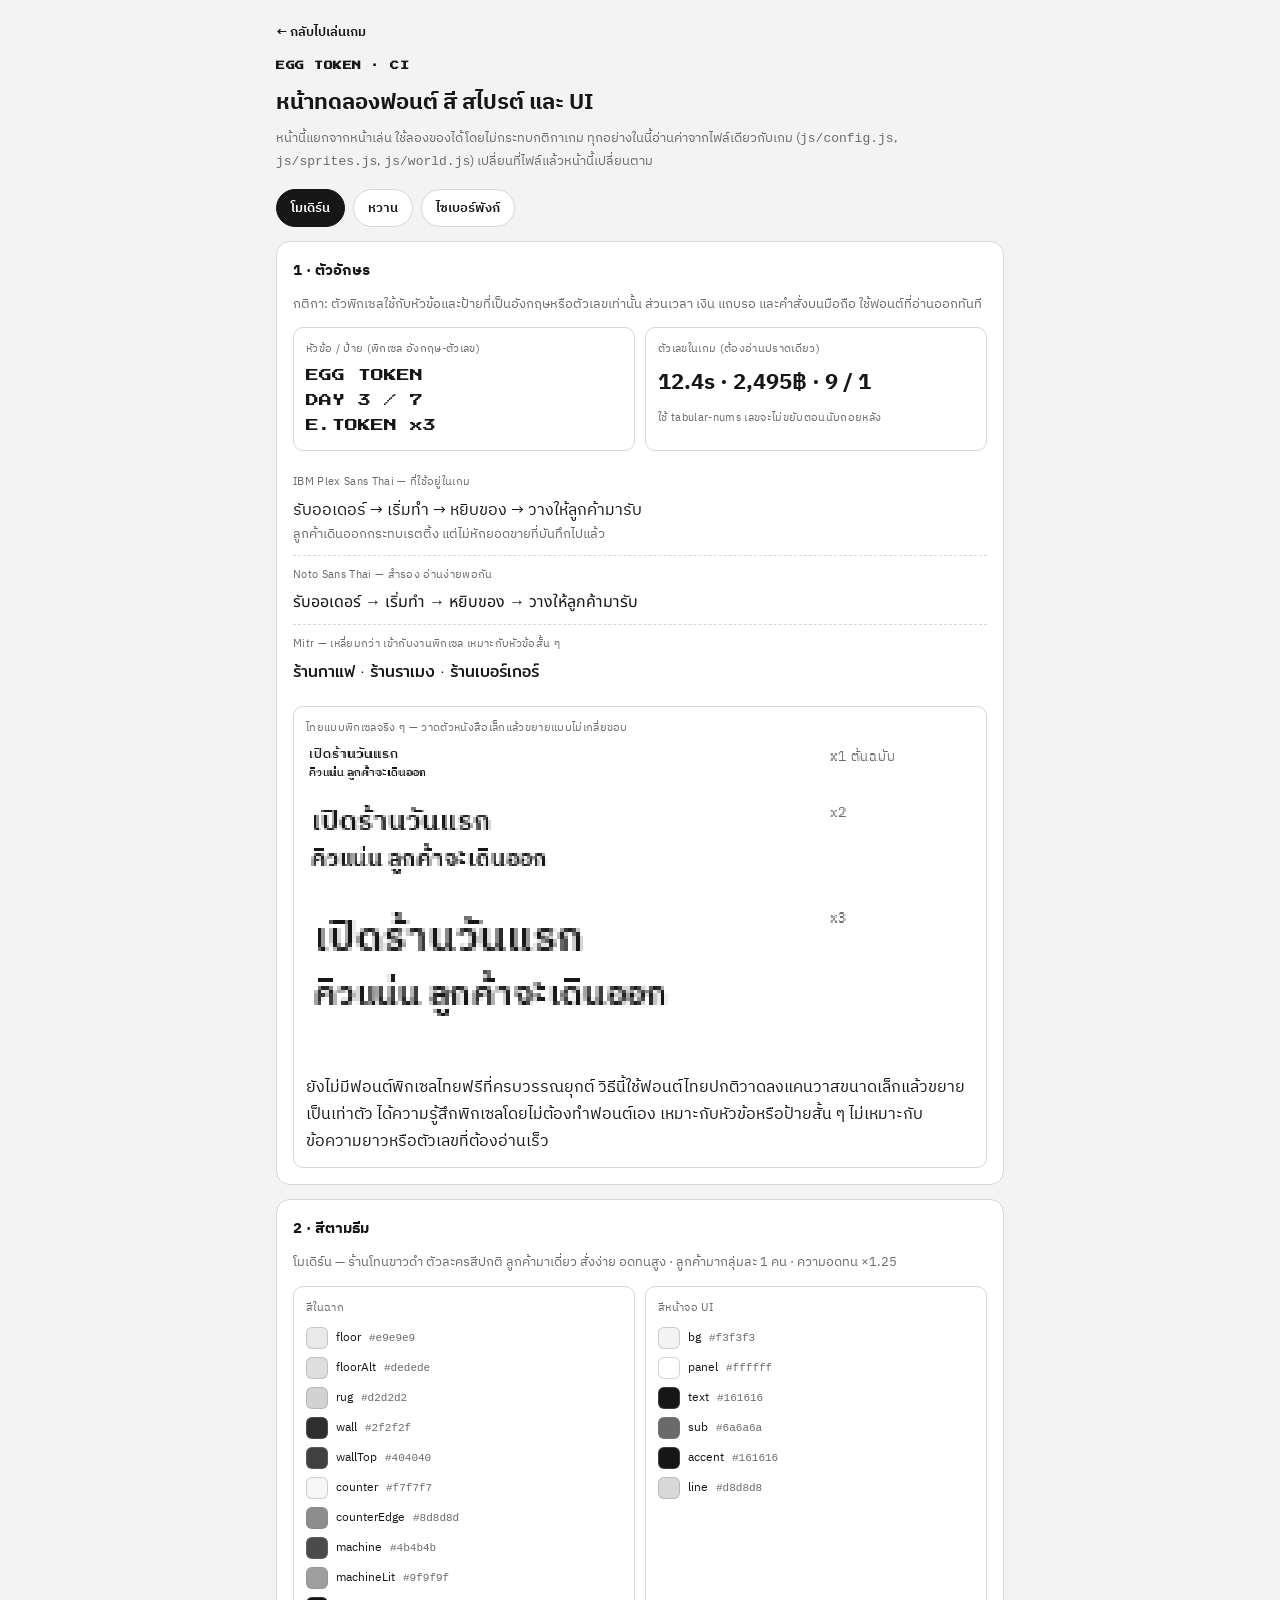
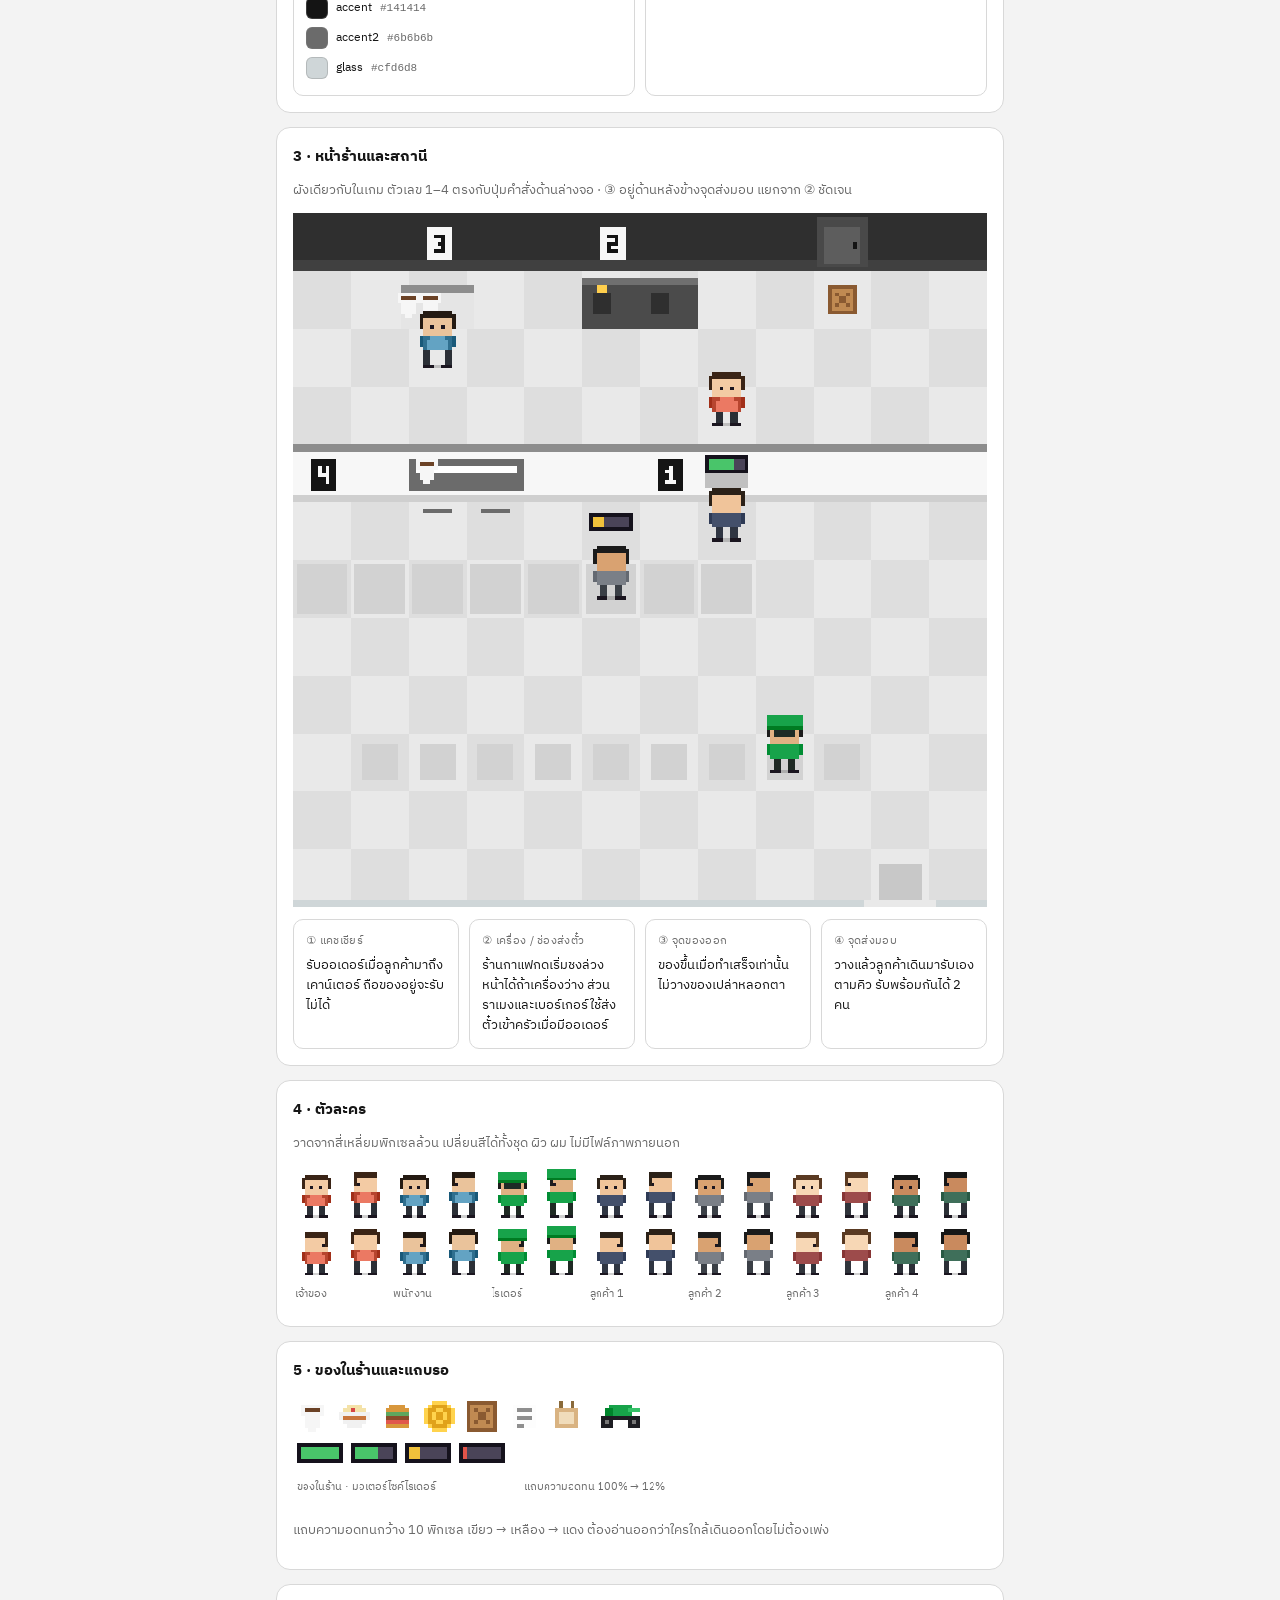
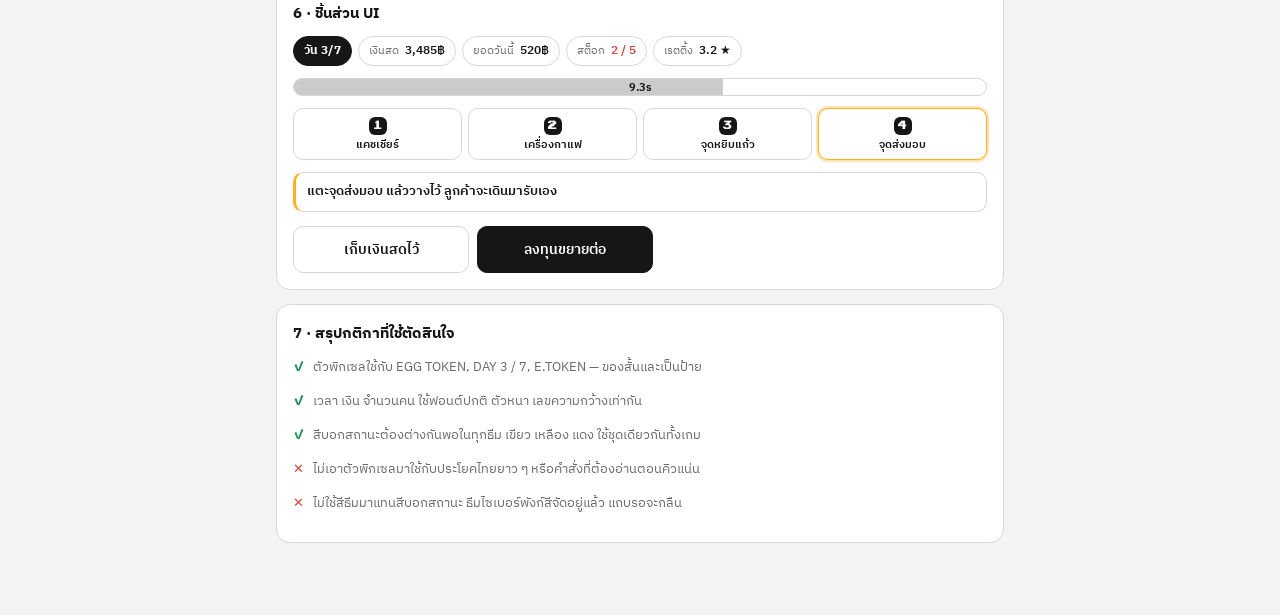
==== ci.html @ f7f94cbf "เดโมเกมบริหารร้าน Egg Token ตามบรีฟ 7 วัน เกมบริหารร้านแบบ Pixel Art บน HTML Canvas ล้วน ไม่มี build" ====
<!DOCTYPE html>
<html lang="th">
<head>
<meta charset="utf-8">
<meta name="viewport" content="width=device-width, initial-scale=1">
<title>Egg Token · CI หน้าทดลองฟอนต์ สี และสไปรต์</title>
<link rel="preconnect" href="https://fonts.googleapis.com">
<link rel="preconnect" href="https://fonts.gstatic.com" crossorigin>
<link href="https://fonts.googleapis.com/css2?family=IBM+Plex+Sans+Thai:wght@400;500;600;700&family=Mitr:wght@400;500;600&family=Noto+Sans+Thai:wght@400;600;700&family=Press+Start+2P&display=swap" rel="stylesheet">
<link rel="stylesheet" href="css/game.css">
<style>
  .page { max-width: 760px; margin: 0 auto; padding: 18px 16px 60px; }
  .page h1 { font-size: 22px; margin: 0 0 6px; }
  .page h2 { font-size: 15px; margin: 0 0 10px; color: var(--text); font-weight: 700; }
  .sec { background: var(--panel); border: 1px solid var(--line); border-radius: 14px; padding: 16px; margin-bottom: 14px; }
  .sec > p { font-size: 13px; line-height: 1.7; color: var(--sub); margin: 0 0 12px; }
  .bar { display: flex; flex-wrap: wrap; gap: 8px; align-items: center; margin-bottom: 14px; }
  .pill { appearance: none; border: 1px solid var(--line); background: var(--panel); color: var(--text);
          border-radius: 999px; padding: 7px 14px; font-family: var(--sans); font-size: 13px; font-weight: 600; cursor: pointer; }
  .pill.on { background: var(--accent); color: var(--accent-ink); border-color: var(--accent); }
  .grid { display: grid; gap: 10px; }
  .g2 { grid-template-columns: repeat(auto-fit, minmax(220px, 1fr)); }
  .g3 { grid-template-columns: repeat(auto-fit, minmax(150px, 1fr)); }
  .box { border: 1px solid var(--line); border-radius: 10px; padding: 12px; }
  .label { font-size: 11px; color: var(--sub); margin-bottom: 6px; letter-spacing: .03em; }
  canvas.show { image-rendering: pixelated; display: block; background: transparent; }
  .sw { display: flex; align-items: center; gap: 8px; font-size: 12px; padding: 4px 0; }
  .sw i { width: 22px; height: 22px; border-radius: 6px; border: 1px solid rgba(128,128,128,.35); display: block; }
  .sw code { font-family: 'Courier New', monospace; font-size: 11px; color: var(--sub); }
  .type-row { padding: 10px 0; border-bottom: 1px dashed var(--line); }
  .type-row:last-child { border-bottom: 0; }
  .f-pixel { font-family: 'Press Start 2P', monospace; font-size: 13px; line-height: 1.9; }
  .f-plex { font-family: 'IBM Plex Sans Thai', sans-serif; }
  .f-noto { font-family: 'Noto Sans Thai', sans-serif; }
  .f-mitr { font-family: 'Mitr', sans-serif; }
  .num { font-variant-numeric: tabular-nums; font-weight: 700; }
  .do, .dont { font-size: 12.5px; line-height: 1.7; padding-left: 20px; position: relative; margin: 4px 0; }
  .do::before { content: '✓'; position: absolute; left: 0; color: #1f9254; font-weight: 700; }
  .dont::before { content: '✕'; position: absolute; left: 0; color: #d4453c; font-weight: 700; }
  .back { display: inline-block; font-size: 13px; margin-bottom: 14px; color: var(--accent); text-decoration: none; font-weight: 600; }
  .mini-hud { display: flex; flex-wrap: wrap; gap: 6px; }
</style>
</head>
<body data-theme="modern">
<div class="page">
  <a class="back" href="index.html">← กลับไปเล่นเกม</a>
  <div class="kicker"><span class="pix">EGG TOKEN · CI</span></div>
  <h1>หน้าทดลองฟอนต์ สี สไปรต์ และ UI</h1>
  <p style="font-size:13px;line-height:1.7;color:var(--sub);margin:0 0 16px">
    หน้านี้แยกจากหน้าเล่น ใช้ลองของได้โดยไม่กระทบกติกาเกม ทุกอย่างในนี้อ่านค่าจากไฟล์เดียวกับเกม
    (<code>js/config.js</code>, <code>js/sprites.js</code>, <code>js/world.js</code>) เปลี่ยนที่ไฟล์แล้วหน้านี้เปลี่ยนตาม
  </p>

  <div class="bar" id="theme-bar"></div>

  <div class="sec">
    <h2>1 · ตัวอักษร</h2>
    <p>กติกา: ตัวพิกเซลใช้กับหัวข้อและป้ายที่เป็นอังกฤษหรือตัวเลขเท่านั้น ส่วนเวลา เงิน แถบรอ และคำสั่งบนมือถือ ใช้ฟอนต์ที่อ่านออกทันที</p>
    <div class="grid g2">
      <div class="box">
        <div class="label">หัวข้อ / ป้าย (พิกเซล อังกฤษ-ตัวเลข)</div>
        <div class="f-pixel">EGG TOKEN<br>DAY 3 / 7<br>E.TOKEN x3</div>
      </div>
      <div class="box">
        <div class="label">ตัวเลขในเกม (ต้องอ่านปราดเดียว)</div>
        <div class="num" style="font-size:22px">12.4s · 2,495฿ · 9 / 1</div>
        <div class="label" style="margin-top:8px">ใช้ tabular-nums เลขจะไม่ขยับตอนนับถอยหลัง</div>
      </div>
    </div>
    <div style="margin-top:12px">
      <div class="type-row">
        <div class="label">IBM Plex Sans Thai — ที่ใช้อยู่ในเกม</div>
        <div class="f-plex" style="font-size:16px">รับออเดอร์ → เริ่มทำ → หยิบของ → วางให้ลูกค้ามารับ</div>
        <div class="f-plex" style="font-size:12.5px;color:var(--sub)">ลูกค้าเดินออกกระทบเรตติ้ง แต่ไม่หักยอดขายที่บันทึกไปแล้ว</div>
      </div>
      <div class="type-row">
        <div class="label">Noto Sans Thai — สำรอง อ่านง่ายพอกัน</div>
        <div class="f-noto" style="font-size:16px">รับออเดอร์ → เริ่มทำ → หยิบของ → วางให้ลูกค้ามารับ</div>
      </div>
      <div class="type-row">
        <div class="label">Mitr — เหลี่ยมกว่า เข้ากับงานพิกเซล เหมาะกับหัวข้อสั้น ๆ</div>
        <div class="f-mitr" style="font-size:16px">ร้านกาแฟ · ร้านราเมง · ร้านเบอร์เกอร์</div>
      </div>
    </div>
    <div class="box" style="margin-top:12px">
      <div class="label">ไทยแบบพิกเซลจริง ๆ — วาดตัวหนังสือเล็กแล้วขยายแบบไม่เกลี่ยขอบ</div>
      <canvas id="thai-pixel" class="show" width="520" height="250" style="max-width:100%"></canvas>
      <p style="margin:10px 0 0">
        ยังไม่มีฟอนต์พิกเซลไทยฟรีที่ครบวรรณยุกต์ วิธีนี้ใช้ฟอนต์ไทยปกติวาดลงแคนวาสขนาดเล็กแล้วขยายเป็นเท่าตัว
        ได้ความรู้สึกพิกเซลโดยไม่ต้องทำฟอนต์เอง เหมาะกับหัวข้อหรือป้ายสั้น ๆ ไม่เหมาะกับข้อความยาวหรือตัวเลขที่ต้องอ่านเร็ว
      </p>
    </div>
  </div>

  <div class="sec">
    <h2>2 · สีตามธีม</h2>
    <p id="theme-desc"></p>
    <div class="grid g2">
      <div class="box"><div class="label">สีในฉาก</div><div id="pal-game"></div></div>
      <div class="box"><div class="label">สีหน้าจอ UI</div><div id="pal-ui"></div></div>
    </div>
  </div>

  <div class="sec">
    <h2>3 · หน้าร้านและสถานี</h2>
    <p>ผังเดียวกับในเกม ตัวเลข 1–4 ตรงกับปุ่มคำสั่งด้านล่างจอ · ③ อยู่ด้านหลังข้างจุดส่งมอบ แยกจาก ② ชัดเจน</p>
    <canvas id="room" class="show" width="384" height="384" style="max-width:100%"></canvas>
    <div class="grid g3" style="margin-top:12px">
      <div class="box"><div class="label">① แคชเชียร์</div><div style="font-size:12.5px;line-height:1.6">รับออเดอร์เมื่อลูกค้ามาถึงเคาน์เตอร์ ถือของอยู่จะรับไม่ได้</div></div>
      <div class="box"><div class="label">② เครื่อง / ช่องส่งตั๋ว</div><div style="font-size:12.5px;line-height:1.6" id="s2-note"></div></div>
      <div class="box"><div class="label">③ จุดของออก</div><div style="font-size:12.5px;line-height:1.6">ของขึ้นเมื่อทำเสร็จเท่านั้น ไม่วางของเปล่าหลอกตา</div></div>
      <div class="box"><div class="label">④ จุดส่งมอบ</div><div style="font-size:12.5px;line-height:1.6">วางแล้วลูกค้าเดินมารับเองตามคิว รับพร้อมกันได้ 2 คน</div></div>
    </div>
  </div>

  <div class="sec">
    <h2>4 · ตัวละคร</h2>
    <p>วาดจากสี่เหลี่ยมพิกเซลล้วน เปลี่ยนสีได้ทั้งชุด ผิว ผม ไม่มีไฟล์ภาพภายนอก</p>
    <canvas id="people" class="show" width="720" height="150" style="max-width:100%"></canvas>
  </div>

  <div class="sec">
    <h2>5 · ของในร้านและแถบรอ</h2>
    <canvas id="items" class="show" width="720" height="120" style="max-width:100%"></canvas>
    <p style="margin-top:10px">แถบความอดทนกว้าง 10 พิกเซล เขียว → เหลือง → แดง ต้องอ่านออกว่าใครใกล้เดินออกโดยไม่ต้องเพ่ง</p>
  </div>

  <div class="sec">
    <h2>6 · ชิ้นส่วน UI</h2>
    <div class="mini-hud" style="margin-bottom:12px">
      <span class="chip solo">วัน 3/7</span>
      <span class="chip"><i>เงินสด</i><b>3,485฿</b></span>
      <span class="chip"><i>ยอดวันนี้</i><b>520฿</b></span>
      <span class="chip"><i>สต็อก</i><b class="low">2 / 5</b></span>
      <span class="chip"><i>เรตติ้ง</i><b>3.2 ★</b></span>
    </div>
    <div class="timer" style="margin-bottom:12px"><div class="timer-fill" style="width:62%"></div><span>9.3s</span></div>
    <div class="stations" style="margin-bottom:12px">
      <button class="sbtn"><i>1</i>แคชเชียร์</button>
      <button class="sbtn"><i>2</i>เครื่องกาแฟ</button>
      <button class="sbtn"><i>3</i>จุดหยิบแก้ว</button>
      <button class="sbtn alert"><i>4</i>จุดส่งมอบ</button>
    </div>
    <div class="hint on" style="margin-bottom:12px">แตะจุดส่งมอบ แล้ววางไว้ ลูกค้าจะเดินมารับเอง</div>
    <div class="sheet-foot two" style="max-width:360px">
      <button class="btn">เก็บเงินสดไว้</button>
      <button class="btn primary">ลงทุนขยายต่อ</button>
    </div>
  </div>

  <div class="sec">
    <h2>7 · สรุปกติกาที่ใช้ตัดสินใจ</h2>
    <p class="do">ตัวพิกเซลใช้กับ EGG TOKEN, DAY 3 / 7, E.TOKEN — ของสั้นและเป็นป้าย</p>
    <p class="do">เวลา เงิน จำนวนคน ใช้ฟอนต์ปกติ ตัวหนา เลขความกว้างเท่ากัน</p>
    <p class="do">สีบอกสถานะต้องต่างกันพอในทุกธีม เขียว เหลือง แดง ใช้ชุดเดียวกันทั้งเกม</p>
    <p class="dont">ไม่เอาตัวพิกเซลมาใช้กับประโยคไทยยาว ๆ หรือคำสั่งที่ต้องอ่านตอนคิวแน่น</p>
    <p class="dont">ไม่ใช้สีธีมมาแทนสีบอกสถานะ ธีมไซเบอร์พังก์สีจัดอยู่แล้ว แถบรอจะกลืน</p>
  </div>
</div>

<script src="js/config.js"></script>
<script src="js/sprites.js"></script>
<script src="js/world.js"></script>
<script>
let themeKey = 'modern';

function applyThemeCI(t) {
  const r = document.documentElement;
  r.style.setProperty('--bg', t.ui.bg);
  r.style.setProperty('--panel', t.ui.panel);
  r.style.setProperty('--text', t.ui.text);
  r.style.setProperty('--sub', t.ui.sub);
  r.style.setProperty('--accent', t.ui.accent);
  r.style.setProperty('--line', t.ui.line);
  r.style.setProperty('--accent-ink', t.key === 'cyber' ? '#0c0a18' : '#ffffff');
  document.body.dataset.theme = t.key;
}

function swatches(el, obj) {
  el.innerHTML = Object.keys(obj).map(k =>
    `<div class="sw"><i style="background:${obj[k]}"></i><span>${k}</span><code>${obj[k]}</code></div>`).join('');
}

function drawRoomCI() {
  const c = document.getElementById('room');
  const ctx = c.getContext('2d');
  ctx.imageSmoothingEnabled = false;
  ctx.clearRect(0, 0, c.width, c.height);
  ctx.save();
  ctx.scale(2, 2);
  const pal = THEMES[themeKey].pal;
  drawRoom(ctx, pal, { machine: [{ busy: true }] });
  drawStationBadges(ctx, pal);
  // ของตัวอย่างบนเคาน์เตอร์และชั้นพัก
  const item = SHOPS.coffee.item;
  drawArt(ctx, item, TRAY_TILE[0] * TILE - 4, TRAY_TILE[1] * TILE + 5, 1);
  drawArt(ctx, item, TRAY_TILE[0] * TILE + 2, TRAY_TILE[1] * TILE + 5, 1);
  drawArt(ctx, item, STATIONS.handoff.obj[0] * TILE + 1, 4 * TILE + 3, 1);
  drawArt(ctx, 'crate', DOOR_TILE[0] * TILE + 4, DOOR_TILE[1] * TILE + 4, 1);
  // ตัวละครตัวอย่าง
  const t = THEMES[themeKey];
  drawPerson(ctx, STATIONS.cashier.stand[0] * TILE, STATIONS.cashier.stand[1] * TILE - 5, OWNER_PAL, 'down', 0, { apron: true });
  drawPerson(ctx, STATIONS.cashier.cust[0] * TILE, STATIONS.cashier.cust[1] * TILE - 5, t.people[0], 'up', 0, {});
  drawBar(ctx, STATIONS.cashier.cust[0] * TILE + 3, STATIONS.cashier.cust[1] * TILE - 12, 10, 0.72);
  drawPerson(ctx, 2 * TILE, 2 * TILE - 5, STAFF_PAL, 'down', 1, { apron: true });
  drawPerson(ctx, 5 * TILE, 6 * TILE - 5, t.people[1], 'up', 0, {});
  drawBar(ctx, 5 * TILE + 3, 6 * TILE - 12, 10, 0.34);
  drawPerson(ctx, 8 * TILE, 9 * TILE - 5, RIDER_PAL, 'down', 0, { helmet: RIDER_PAL.helmet });
  ctx.restore();
}

function drawPeopleCI() {
  const c = document.getElementById('people');
  const ctx = c.getContext('2d');
  ctx.imageSmoothingEnabled = false;
  ctx.clearRect(0, 0, c.width, c.height);
  const t = THEMES[themeKey];
  const cast = [
    ['เจ้าของ', OWNER_PAL, { apron: true }],
    ['พนักงาน', STAFF_PAL, { apron: true }],
    ['ไรเดอร์', RIDER_PAL, { helmet: RIDER_PAL.helmet }],
    ['ลูกค้า 1', t.people[0], {}],
    ['ลูกค้า 2', t.people[1], {}],
    ['ลูกค้า 3', t.people[2], {}],
    ['ลูกค้า 4', t.people[3], {}]
  ];
  ctx.save();
  ctx.scale(3, 3);
  const faces = ['down', 'left', 'right', 'up'];
  cast.forEach((row, i) => {
    faces.forEach((f, j) => {
      drawPerson(ctx, i * 34 + (j % 2) * 17, (j < 2 ? 2 : 22), row[1], f, j % 2, row[2]);
    });
  });
  ctx.restore();
  ctx.fillStyle = getComputedStyle(document.body).getPropertyValue('--sub');
  ctx.font = '11px "IBM Plex Sans Thai", sans-serif';
  ctx.textAlign = 'left';
  cast.forEach((row, i) => ctx.fillText(row[0], i * 102 + 2, 136));
}

function drawItemsCI() {
  const c = document.getElementById('items');
  const ctx = c.getContext('2d');
  ctx.imageSmoothingEnabled = false;
  ctx.clearRect(0, 0, c.width, c.height);
  const names = ['cup', 'bowl', 'burger', 'coin', 'crate', 'ticket', 'bag'];
  ctx.save();
  ctx.scale(4, 4);
  names.forEach((n, i) => drawArt(ctx, n, i * 11 + 1, 2, 1));
  drawBike(ctx, names.length * 11 + 2, 2, '#17a34a');
  [1, .62, .34, .12].forEach((v, i) => drawBar(ctx, i * 14 + 2, 14, 10, v));
  ctx.restore();
  ctx.fillStyle = getComputedStyle(document.body).getPropertyValue('--sub');
  ctx.font = '11px "IBM Plex Sans Thai", sans-serif';
  ctx.fillText('ของในร้าน · มอเตอร์ไซค์ไรเดอร์', 4, 100);
  ctx.fillText('แถบความอดทน 100% → 12%', 240, 100);
}

function drawThaiPixel() {
  const c = document.getElementById('thai-pixel');
  const ctx = c.getContext('2d');
  ctx.clearRect(0, 0, c.width, c.height);
  const ink = getComputedStyle(document.body).getPropertyValue('--text').trim();
  const small = document.createElement('canvas');
  small.width = 130; small.height = 38;
  const s = small.getContext('2d');
  s.fillStyle = ink;
  s.font = '600 11px "IBM Plex Sans Thai", sans-serif';
  s.fillText('เปิดร้านวันแรก', 2, 12);
  s.font = '600 9px "IBM Plex Sans Thai", sans-serif';
  s.fillText('คิวแน่น ลูกค้าจะเดินออก', 2, 26);
  ctx.imageSmoothingEnabled = false;
  const ys = [0, 44, 126];
  [1, 2, 3].forEach((k, i) => {
    ctx.drawImage(small, 0, 0, 130, 38, 0, ys[i], 130 * k, 38 * k);
  });
  ctx.fillStyle = getComputedStyle(document.body).getPropertyValue('--sub');
  ctx.font = '11px "IBM Plex Sans Thai", sans-serif';
  ['x1 ต้นฉบับ', 'x2', 'x3'].forEach((t, i) => ctx.fillText(t, 408, 14 + [0, 44, 126][i]));
}

function render() {
  const t = THEMES[themeKey];
  applyThemeCI(t);
  document.getElementById('theme-desc').textContent = t.name + ' — ' + t.desc +
    ' · ลูกค้ามากลุ่มละ ' + (t.group[0] === t.group[1] ? t.group[0] : t.group[0] + '–' + t.group[1]) +
    ' คน · ความอดทน ×' + t.patience;
  swatches(document.getElementById('pal-game'), t.pal);
  swatches(document.getElementById('pal-ui'), t.ui);
  document.getElementById('s2-note').textContent =
    'ร้านกาแฟกดเริ่มชงล่วงหน้าได้ถ้าเครื่องว่าง ส่วนราเมงและเบอร์เกอร์ใช้ส่งตั๋วเข้าครัวเมื่อมีออเดอร์';
  drawRoomCI(); drawPeopleCI(); drawItemsCI();
  setTimeout(drawThaiPixel, 60);
}

const bar = document.getElementById('theme-bar');
bar.innerHTML = Object.values(THEMES).map(t =>
  `<button class="pill" data-k="${t.key}">${t.name}</button>`).join('');
bar.querySelectorAll('.pill').forEach(b => b.addEventListener('click', () => {
  themeKey = b.dataset.k;
  bar.querySelectorAll('.pill').forEach(x => x.classList.toggle('on', x.dataset.k === themeKey));
  render();
}));
bar.querySelector('.pill').classList.add('on');

if (document.fonts && document.fonts.ready) document.fonts.ready.then(render);
render();
</script>
</body>
</html>
---- css/game.css ----
/* ===========================================================
   Egg Token Demo — หน้าตา
   ตัวพิกเซลใช้กับหัวข้อและป้ายเท่านั้น
   เวลา เงิน แถบรอ และคำสั่ง ใช้ฟอนต์ที่อ่านออกทันที
   =========================================================== */

:root {
  --bg: #f3f3f3;
  --panel: #ffffff;
  --text: #161616;
  --sub: #6a6a6a;
  --accent: #161616;
  --accent-ink: #ffffff;
  --line: #d8d8d8;
  --pos: #1f9254;
  --neg: #d4453c;
  --radius: 14px;
  --pixel: 'Press Start 2P', 'Courier New', monospace;
  --sans: 'IBM Plex Sans Thai', 'Noto Sans Thai', 'Leelawadee UI', system-ui, -apple-system, 'Segoe UI', sans-serif;
}

* { box-sizing: border-box; }

html, body {
  margin: 0;
  padding: 0;
  background: var(--bg);
  color: var(--text);
  font-family: var(--sans);
  -webkit-text-size-adjust: 100%;
}

body { min-height: 100svh; }

.wrap {
  max-width: 460px;
  margin: 0 auto;
  padding: 10px 12px 20px;
  display: flex;
  flex-direction: column;
  gap: 8px;
}

/* ---------- HUD ---------- */
.hud { display: flex; flex-direction: column; gap: 6px; }

.hud-row { display: flex; flex-wrap: wrap; gap: 6px; align-items: center; }
.hud-row.end { justify-content: space-between; }

.chip {
  display: inline-flex;
  align-items: baseline;
  gap: 6px;
  background: var(--panel);
  border: 1px solid var(--line);
  border-radius: 999px;
  padding: 4px 10px;
  font-size: 12px;
  line-height: 1.6;
}
.chip i { color: var(--sub); font-style: normal; font-size: 11px; }
.chip b { font-variant-numeric: tabular-nums; font-weight: 600; }
.chip.solo { font-weight: 700; background: var(--accent); color: var(--accent-ink); border-color: var(--accent); }
.chip b.low, #hud-stock.low { color: var(--neg); }

.timer {
  position: relative;
  height: 18px;
  background: var(--panel);
  border: 1px solid var(--line);
  border-radius: 999px;
  overflow: hidden;
}
.timer-fill {
  position: absolute; inset: 0 auto 0 0;
  width: 100%;
  background: var(--accent);
  opacity: .22;
  transition: width .08s linear;
}
.timer span {
  position: absolute; inset: 0;
  display: grid; place-items: center;
  font-size: 11px; font-weight: 700;
  font-variant-numeric: tabular-nums;
}

/* ---------- จอเล่น ---------- */
.stage {
  position: relative;
  width: 100%;
  aspect-ratio: 1 / 1;
  border-radius: var(--radius);
  overflow: hidden;
  border: 1px solid var(--line);
  background: #000;
}
canvas {
  width: 100%;
  height: 100%;
  display: block;
  image-rendering: pixelated;
  image-rendering: crisp-edges;
  touch-action: manipulation;
}

.toast {
  position: absolute;
  left: 8px; right: 8px;
  top: 8px;
  padding: 8px 10px;
  border-radius: 10px;
  font-size: 13px;
  line-height: 1.5;
  background: rgba(16,16,16,.82);
  color: #fff;
}
.hint {
  min-height: 40px;
  display: flex;
  align-items: center;
  padding: 7px 11px;
  border-radius: 10px;
  border: 1px solid var(--line);
  border-left: 3px solid var(--line);
  background: var(--panel);
  color: var(--sub);
  font-size: 12.5px;
  line-height: 1.5;
}
.hint.on {
  border-left-color: #ffb020;
  color: var(--text);
  font-weight: 600;
}
.hidden { display: none !important; }

/* ---------- ปุ่มสถานี ---------- */
.stations { display: grid; grid-template-columns: repeat(4, 1fr); gap: 6px; }
.sbtn {
  appearance: none;
  border: 1px solid var(--line);
  background: var(--panel);
  color: var(--text);
  border-radius: 10px;
  padding: 8px 4px 7px;
  font-family: var(--sans);
  font-size: 11px;
  font-weight: 600;
  line-height: 1.3;
  display: flex; flex-direction: column; align-items: center; gap: 3px;
  cursor: pointer;
}
.sbtn i {
  font-family: var(--pixel);
  font-style: normal;
  font-size: 9px;
  width: 18px; height: 18px;
  display: grid; place-items: center;
  border-radius: 6px;
  background: var(--accent);
  color: var(--accent-ink);
}
.sbtn:active { transform: translateY(1px); }
.sbtn.alert { border-color: #ffb020; box-shadow: 0 0 0 2px rgba(255,176,32,.35); }
#door-btn { grid-column: span 4; flex-direction: row; justify-content: center; }

.foot { margin: 2px 0 0; font-size: 11px; color: var(--sub); text-align: center; }

/* ---------- ปุ่มทั่วไป ---------- */
.btn {
  appearance: none;
  font-family: var(--sans);
  font-size: 14px;
  font-weight: 600;
  padding: 11px 16px;
  border-radius: 10px;
  border: 1px solid var(--line);
  background: var(--panel);
  color: var(--text);
  cursor: pointer;
}
.btn.primary { background: var(--accent); color: var(--accent-ink); border-color: var(--accent); }
.btn.token { font-size: 13px; padding: 8px 14px; border-color: var(--accent); }
.btn.icon { padding: 8px 10px; font-size: 15px; }
.btn.sm { padding: 6px 12px; font-size: 16px; min-width: 40px; }
.btn[disabled] { opacity: .45; cursor: not-allowed; }

/* ---------- แผ่นซ้อน ---------- */
.overlay {
  position: fixed; inset: 0;
  background: rgba(10,10,14,.55);
  display: grid; place-items: end center;
  padding: 12px;
  z-index: 20;
  overflow: auto;
}
.sheet {
  width: 100%;
  max-width: 460px;
  background: var(--bg);
  border: 1px solid var(--line);
  border-radius: 18px;
  padding: 18px 16px 16px;
  margin: auto 0 0;
  max-height: calc(100svh - 24px);
  overflow: auto;
}
.sheet-head { margin-bottom: 12px; }
.kicker {
  font-family: var(--sans);
  font-size: 11.5px;
  font-weight: 700;
  letter-spacing: .04em;
  color: var(--accent);
  margin-bottom: 8px;
}
.kicker .pix {
  font-family: var(--pixel);
  font-size: 9px;
  letter-spacing: .5px;
}
.sheet h1 { font-size: 20px; margin: 0 0 6px; line-height: 1.35; }
.sheet h2 { font-size: 13px; margin: 0 0 8px; color: var(--sub); font-weight: 600; }
.lead { margin: 0; font-size: 13px; line-height: 1.65; color: var(--sub); }

.group { margin-bottom: 14px; }
.cards { display: grid; grid-template-columns: repeat(3, 1fr); gap: 6px; }
.cards.col { grid-template-columns: 1fr; }
.card {
  appearance: none;
  text-align: left;
  background: var(--panel);
  border: 1px solid var(--line);
  border-radius: 12px;
  padding: 10px;
  font-family: var(--sans);
  color: var(--text);
  cursor: pointer;
  display: flex; flex-direction: column; gap: 3px;
}
.card.wide { padding: 12px; }
.card.on { border-color: var(--accent); box-shadow: 0 0 0 2px var(--accent) inset; }
.card-icon { font-size: 18px; }
.card-title { font-size: 13px; font-weight: 700; }
.card-sub { font-size: 11px; color: var(--sub); line-height: 1.5; }
.swatch { display: flex; gap: 2px; margin-bottom: 2px; }
.swatch i { width: 12px; height: 12px; border-radius: 3px; border: 1px solid rgba(0,0,0,.12); }

.facts { margin: 0 0 14px; padding-left: 18px; font-size: 13px; line-height: 1.8; }
.facts b { font-variant-numeric: tabular-nums; }

.rows { background: var(--panel); border: 1px solid var(--line); border-radius: 12px; padding: 4px 12px; margin-bottom: 10px; }
.rows.small { font-size: 12px; }
.row { display: flex; justify-content: space-between; gap: 10px; padding: 8px 0; font-size: 13px; border-bottom: 1px solid var(--line); }
.row:last-child { border-bottom: 0; }
.row span { color: var(--sub); }
.row b { font-variant-numeric: tabular-nums; }
.row.total b { font-size: 15px; }
.pos { color: var(--pos); }
.neg { color: var(--neg); }

.note { font-size: 12px; color: var(--sub); line-height: 1.7; margin: 0 0 10px; }
.note.warn { color: var(--neg); }

.stepper {
  display: flex; align-items: center; justify-content: space-between;
  background: var(--panel); border: 1px solid var(--line);
  border-radius: 12px; padding: 10px 12px; margin-bottom: 8px;
}
.stepper-info { display: flex; flex-direction: column; gap: 2px; }
.stepper-info b { font-size: 14px; }
.stepper-info span { font-size: 11px; color: var(--sub); }
.stepper-ctl { display: flex; align-items: center; gap: 8px; }
.stepper-ctl span { min-width: 28px; text-align: center; font-weight: 700; font-variant-numeric: tabular-nums; }

.sheet-foot { margin-top: 14px; display: grid; gap: 8px; }
.sheet-foot.two { grid-template-columns: 1fr 1fr; }
.sheet-foot .btn { width: 100%; }

@media (min-width: 520px) {
  .wrap { max-width: 480px; padding-top: 16px; }
  .sheet { margin: auto; }
  .overlay { place-items: center; }
}
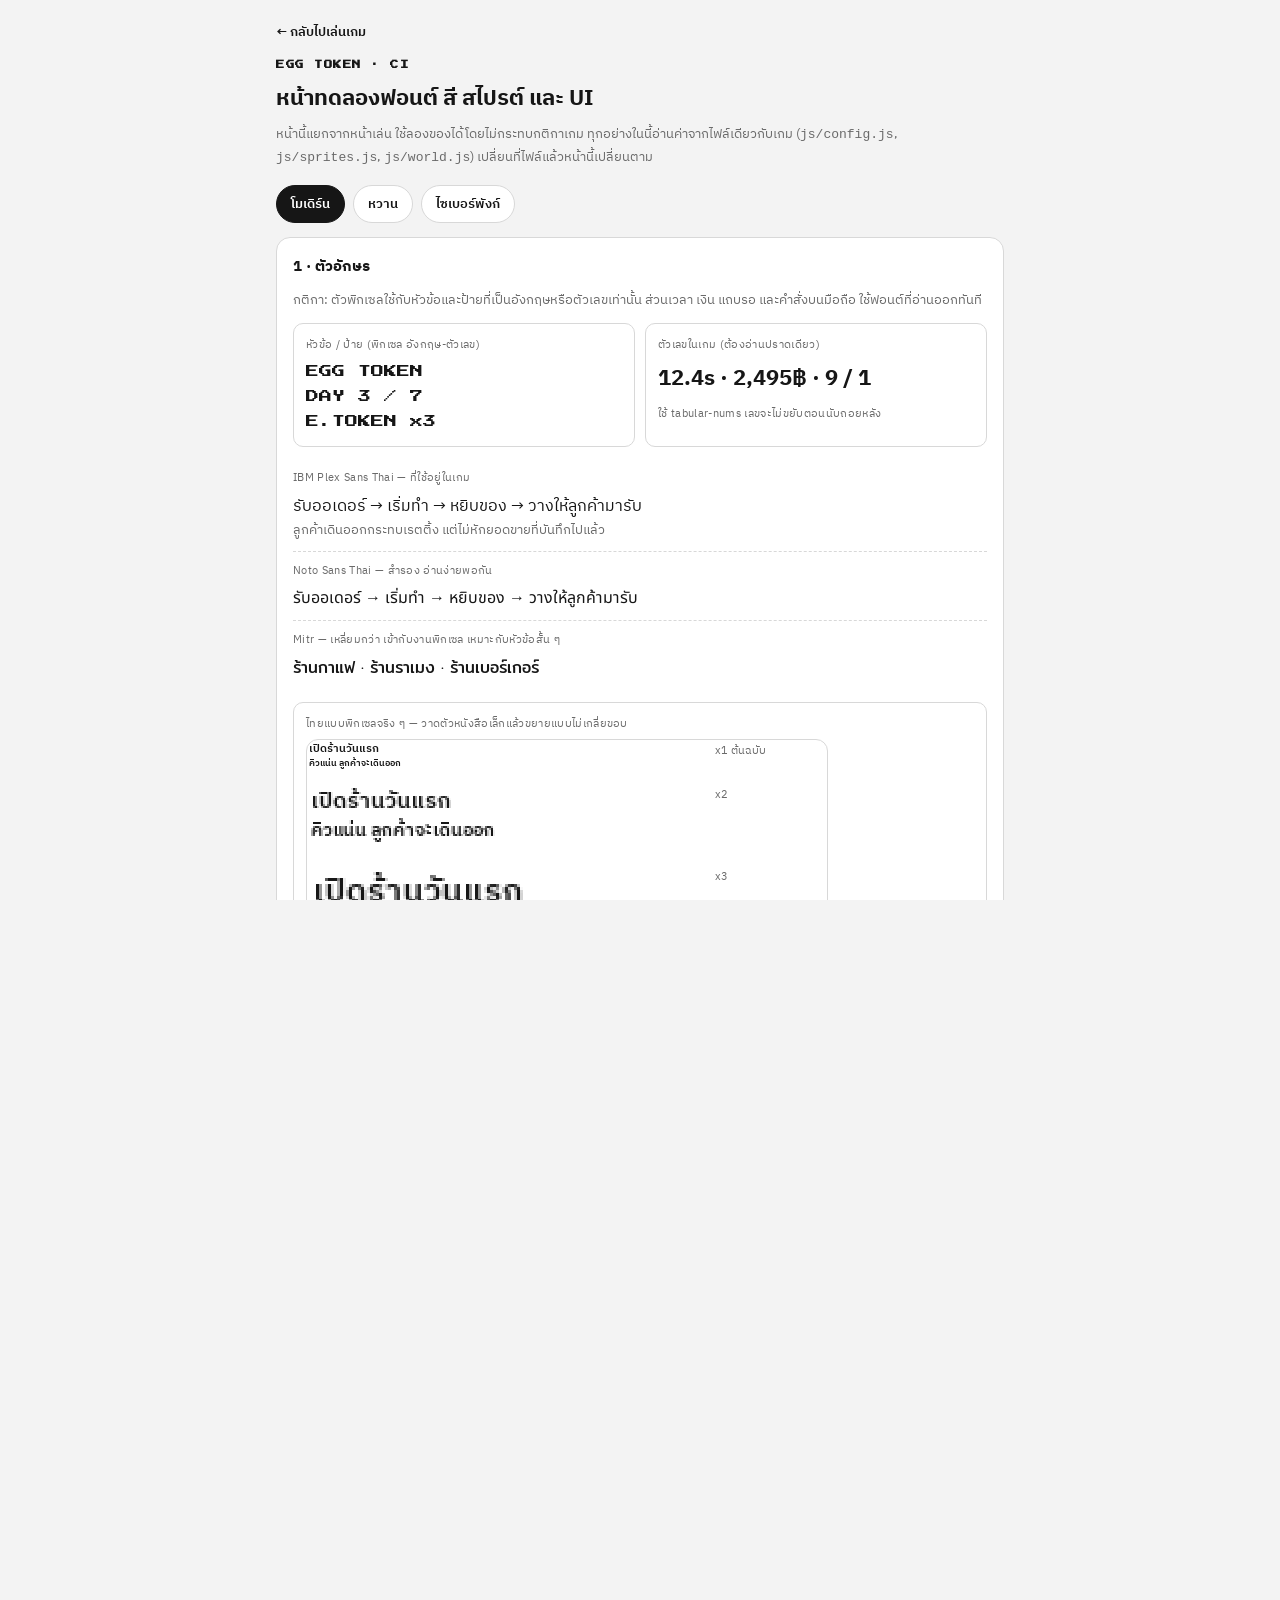
==== commit 56b0368e: "เพิ่มโหมดเดโม/ปกติ ลดความยาก จัดจอไม่ให้เลื่อน และแต่งร้านเพิ่ม สองโหมด - เดโม วันละ 15 วินาที ลูกค้" ====
--- a/ci.html
+++ b/ci.html
@@ -103,7 +103,7 @@
 
   <div class="sec">
     <h2>3 · หน้าร้านและสถานี</h2>
-    <p>ผังเดียวกับในเกม ตัวเลข 1–4 ตรงกับปุ่มคำสั่งด้านล่างจอ · ③ อยู่ด้านหลังข้างจุดส่งมอบ แยกจาก ② ชัดเจน</p>
+    <p>ผังเดียวกับในเกม ตัวเลข 1–4 ตรงกับปุ่มคำสั่งด้านล่างจอ · ③ อยู่ด้านหลังข้างจุดส่งมอบ แยกจาก ② ชัดเจน · ของตกแต่งเป็นภาพอย่างเดียว ไม่กินช่องเดิน</p>
     <canvas id="room" class="show" width="384" height="384" style="max-width:100%"></canvas>
     <div class="grid g3" style="margin-top:12px">
       <div class="box"><div class="label">① แคชเชียร์</div><div style="font-size:12.5px;line-height:1.6">รับออเดอร์เมื่อลูกค้ามาถึงเคาน์เตอร์ ถือของอยู่จะรับไม่ได้</div></div>
@@ -190,6 +190,7 @@
   ctx.scale(2, 2);
   const pal = THEMES[themeKey].pal;
   drawRoom(ctx, pal, { machine: [{ busy: true }] });
+  drawDecor(ctx, pal, { machine: [{ busy: true }], t: 1.2, shopItem: SHOPS.coffee.item });
   drawStationBadges(ctx, pal);
   // ของตัวอย่างบนเคาน์เตอร์และชั้นพัก
   const item = SHOPS.coffee.item;
--- a/css/game.css
+++ b/css/game.css
@@ -1,6 +1,7 @@
 /* ===========================================================
    Egg Token Demo — หน้าตา
-   ตัวพิกเซลใช้กับหัวข้อและป้ายเท่านั้น
+   จัดให้ทุกหน้าพอดีจอ ไม่ต้องเลื่อนขึ้นลง
+   ตัวพิกเซลใช้กับหัวข้อและป้ายอังกฤษเท่านั้น
    เวลา เงิน แถบรอ และคำสั่ง ใช้ฟอนต์ที่อ่านออกทันที
    =========================================================== */
 
@@ -24,52 +25,56 @@
 html, body {
   margin: 0;
   padding: 0;
+  height: 100%;
+  overflow: hidden;
   background: var(--bg);
   color: var(--text);
   font-family: var(--sans);
   -webkit-text-size-adjust: 100%;
 }
 
-body { min-height: 100svh; }
-
 .wrap {
-  max-width: 460px;
+  max-width: 560px;
+  height: 100%;
   margin: 0 auto;
-  padding: 10px 12px 20px;
+  padding: 7px 10px calc(8px + env(safe-area-inset-bottom));
   display: flex;
   flex-direction: column;
-  gap: 8px;
+  gap: 6px;
+  overflow: hidden;
 }
 
 /* ---------- HUD ---------- */
-.hud { display: flex; flex-direction: column; gap: 6px; }
-
-.hud-row { display: flex; flex-wrap: wrap; gap: 6px; align-items: center; }
-.hud-row.end { justify-content: space-between; }
+.hud { display: flex; flex-direction: column; gap: 5px; flex: 0 0 auto; }
+.hud-row { display: flex; flex-wrap: nowrap; gap: 5px; align-items: center; }
+.hud-row .spacer { flex: 1 1 auto; }
 
 .chip {
   display: inline-flex;
   align-items: baseline;
-  gap: 6px;
+  gap: 5px;
   background: var(--panel);
   border: 1px solid var(--line);
   border-radius: 999px;
-  padding: 4px 10px;
+  padding: 3px 9px;
   font-size: 12px;
-  line-height: 1.6;
-}
-.chip i { color: var(--sub); font-style: normal; font-size: 11px; }
+  line-height: 1.55;
+  white-space: nowrap;
+}
+.hud-row.small .chip { font-size: 11px; padding: 2px 8px; }
+.chip i { color: var(--sub); font-style: normal; font-size: 10.5px; }
 .chip b { font-variant-numeric: tabular-nums; font-weight: 600; }
 .chip.solo { font-weight: 700; background: var(--accent); color: var(--accent-ink); border-color: var(--accent); }
-.chip b.low, #hud-stock.low { color: var(--neg); }
+#hud-stock.low { color: var(--neg); }
 
 .timer {
   position: relative;
-  height: 18px;
+  height: 16px;
   background: var(--panel);
   border: 1px solid var(--line);
   border-radius: 999px;
   overflow: hidden;
+  flex: 0 0 auto;
 }
 .timer-fill {
   position: absolute; inset: 0 auto 0 0;
@@ -78,27 +83,29 @@
   opacity: .22;
   transition: width .08s linear;
 }
+.timer.closing { border-color: #e2544a; }
+.timer.closing .timer-fill { background: #e2544a; opacity: .3; }
 .timer span {
   position: absolute; inset: 0;
   display: grid; place-items: center;
-  font-size: 11px; font-weight: 700;
+  font-size: 10.5px; font-weight: 700;
   font-variant-numeric: tabular-nums;
 }
 
 /* ---------- จอเล่น ---------- */
 .stage {
   position: relative;
-  width: 100%;
-  aspect-ratio: 1 / 1;
-  border-radius: var(--radius);
-  overflow: hidden;
+  flex: 1 1 auto;
+  min-height: 0;
+  display: flex;
+  align-items: center;
+  justify-content: center;
+}
+canvas {
+  display: block;
+  border-radius: 12px;
   border: 1px solid var(--line);
   background: #000;
-}
-canvas {
-  width: 100%;
-  height: 100%;
-  display: block;
   image-rendering: pixelated;
   image-rendering: crisp-edges;
   touch-action: manipulation;
@@ -108,54 +115,52 @@
   position: absolute;
   left: 8px; right: 8px;
   top: 8px;
-  padding: 8px 10px;
-  border-radius: 10px;
-  font-size: 13px;
-  line-height: 1.5;
-  background: rgba(16,16,16,.82);
+  padding: 7px 10px;
+  border-radius: 10px;
+  font-size: 12.5px;
+  line-height: 1.45;
+  background: rgba(16,16,16,.84);
   color: #fff;
 }
+.hidden { display: none !important; }
+
 .hint {
-  min-height: 40px;
+  flex: 0 0 auto;
+  min-height: 36px;
   display: flex;
   align-items: center;
-  padding: 7px 11px;
+  padding: 6px 10px;
   border-radius: 10px;
   border: 1px solid var(--line);
   border-left: 3px solid var(--line);
   background: var(--panel);
   color: var(--sub);
-  font-size: 12.5px;
-  line-height: 1.5;
-}
-.hint.on {
-  border-left-color: #ffb020;
-  color: var(--text);
-  font-weight: 600;
-}
-.hidden { display: none !important; }
+  font-size: 12px;
+  line-height: 1.4;
+}
+.hint.on { border-left-color: #ffb020; color: var(--text); font-weight: 600; }
 
 /* ---------- ปุ่มสถานี ---------- */
-.stations { display: grid; grid-template-columns: repeat(4, 1fr); gap: 6px; }
+.stations { display: grid; grid-template-columns: repeat(4, 1fr); gap: 5px; flex: 0 0 auto; }
 .sbtn {
   appearance: none;
   border: 1px solid var(--line);
   background: var(--panel);
   color: var(--text);
   border-radius: 10px;
-  padding: 8px 4px 7px;
-  font-family: var(--sans);
-  font-size: 11px;
+  padding: 6px 3px 5px;
+  font-family: var(--sans);
+  font-size: 10.5px;
   font-weight: 600;
-  line-height: 1.3;
+  line-height: 1.25;
   display: flex; flex-direction: column; align-items: center; gap: 3px;
   cursor: pointer;
 }
 .sbtn i {
   font-family: var(--pixel);
   font-style: normal;
-  font-size: 9px;
-  width: 18px; height: 18px;
+  font-size: 8px;
+  width: 17px; height: 17px;
   display: grid; place-items: center;
   border-radius: 6px;
   background: var(--accent);
@@ -163,17 +168,15 @@
 }
 .sbtn:active { transform: translateY(1px); }
 .sbtn.alert { border-color: #ffb020; box-shadow: 0 0 0 2px rgba(255,176,32,.35); }
-#door-btn { grid-column: span 4; flex-direction: row; justify-content: center; }
-
-.foot { margin: 2px 0 0; font-size: 11px; color: var(--sub); text-align: center; }
+#door-btn { grid-column: span 4; flex-direction: row; justify-content: center; gap: 6px; padding: 5px; }
 
 /* ---------- ปุ่มทั่วไป ---------- */
 .btn {
   appearance: none;
   font-family: var(--sans);
-  font-size: 14px;
+  font-size: 13.5px;
   font-weight: 600;
-  padding: 11px 16px;
+  padding: 9px 14px;
   border-radius: 10px;
   border: 1px solid var(--line);
   background: var(--panel);
@@ -181,105 +184,160 @@
   cursor: pointer;
 }
 .btn.primary { background: var(--accent); color: var(--accent-ink); border-color: var(--accent); }
-.btn.token { font-size: 13px; padding: 8px 14px; border-color: var(--accent); }
-.btn.icon { padding: 8px 10px; font-size: 15px; }
-.btn.sm { padding: 6px 12px; font-size: 16px; min-width: 40px; }
+.btn.token { font-size: 12px; padding: 5px 11px; border-color: var(--accent); white-space: nowrap; }
+.btn.icon { padding: 5px 8px; font-size: 14px; }
+.btn.sm { padding: 5px 11px; font-size: 15px; min-width: 38px; }
 .btn[disabled] { opacity: .45; cursor: not-allowed; }
 
 /* ---------- แผ่นซ้อน ---------- */
 .overlay {
   position: fixed; inset: 0;
   background: rgba(10,10,14,.55);
-  display: grid; place-items: end center;
-  padding: 12px;
+  display: grid;
+  place-items: center;
+  padding: 8px;
   z-index: 20;
-  overflow: auto;
 }
 .sheet {
   width: 100%;
-  max-width: 460px;
+  max-width: 520px;
+  max-height: calc(100% - 16px);
   background: var(--bg);
   border: 1px solid var(--line);
-  border-radius: 18px;
-  padding: 18px 16px 16px;
-  margin: auto 0 0;
-  max-height: calc(100svh - 24px);
-  overflow: auto;
-}
-.sheet-head { margin-bottom: 12px; }
+  border-radius: 16px;
+  padding: 14px 13px 12px;
+  display: flex;
+  flex-direction: column;
+  gap: 8px;
+  overflow: hidden;
+}
+.sheet-head { flex: 0 0 auto; }
+.sheet-body { flex: 1 1 auto; min-height: 0; overflow-y: auto; display: flex; flex-direction: column; gap: 8px; }
 .kicker {
   font-family: var(--sans);
-  font-size: 11.5px;
+  font-size: 11px;
   font-weight: 700;
   letter-spacing: .04em;
   color: var(--accent);
-  margin-bottom: 8px;
-}
-.kicker .pix {
-  font-family: var(--pixel);
-  font-size: 9px;
-  letter-spacing: .5px;
-}
-.sheet h1 { font-size: 20px; margin: 0 0 6px; line-height: 1.35; }
-.sheet h2 { font-size: 13px; margin: 0 0 8px; color: var(--sub); font-weight: 600; }
-.lead { margin: 0; font-size: 13px; line-height: 1.65; color: var(--sub); }
-
-.group { margin-bottom: 14px; }
-.cards { display: grid; grid-template-columns: repeat(3, 1fr); gap: 6px; }
+  margin-bottom: 5px;
+}
+.kicker .pix { font-family: var(--pixel); font-size: 8.5px; letter-spacing: .5px; }
+.sheet h1 { font-size: 18px; margin: 0 0 4px; line-height: 1.3; }
+.sheet h2 { font-size: 12px; margin: 0 0 5px; color: var(--sub); font-weight: 600; }
+.lead { margin: 0; font-size: 12px; line-height: 1.5; color: var(--sub); }
+
+.group { margin: 0; }
+.cards { display: grid; grid-template-columns: repeat(3, 1fr); gap: 5px; }
 .cards.col { grid-template-columns: 1fr; }
+.cards.two { grid-template-columns: 1fr 1fr; }
 .card {
   appearance: none;
   text-align: left;
   background: var(--panel);
   border: 1px solid var(--line);
-  border-radius: 12px;
-  padding: 10px;
+  border-radius: 11px;
+  padding: 7px 8px;
   font-family: var(--sans);
   color: var(--text);
   cursor: pointer;
-  display: flex; flex-direction: column; gap: 3px;
-}
-.card.wide { padding: 12px; }
+  display: flex; flex-direction: column; gap: 1px;
+}
+.card.wide { padding: 10px; }
 .card.on { border-color: var(--accent); box-shadow: 0 0 0 2px var(--accent) inset; }
-.card-icon { font-size: 18px; }
-.card-title { font-size: 13px; font-weight: 700; }
-.card-sub { font-size: 11px; color: var(--sub); line-height: 1.5; }
-.swatch { display: flex; gap: 2px; margin-bottom: 2px; }
-.swatch i { width: 12px; height: 12px; border-radius: 3px; border: 1px solid rgba(0,0,0,.12); }
-
-.facts { margin: 0 0 14px; padding-left: 18px; font-size: 13px; line-height: 1.8; }
+.card-icon { font-size: 15px; line-height: 1; }
+.card-title { font-size: 12px; font-weight: 700; }
+.card-cost { font-size: 11.5px; font-weight: 700; color: var(--accent); font-variant-numeric: tabular-nums; }
+.card-sub { font-size: 10px; color: var(--sub); line-height: 1.35; }
+.swatch { display: flex; gap: 2px; margin-bottom: 1px; }
+.swatch i { width: 11px; height: 11px; border-radius: 3px; border: 1px solid rgba(0,0,0,.12); }
+
+.facts { margin: 0; padding-left: 17px; font-size: 12px; line-height: 1.65; }
 .facts b { font-variant-numeric: tabular-nums; }
 
-.rows { background: var(--panel); border: 1px solid var(--line); border-radius: 12px; padding: 4px 12px; margin-bottom: 10px; }
-.rows.small { font-size: 12px; }
-.row { display: flex; justify-content: space-between; gap: 10px; padding: 8px 0; font-size: 13px; border-bottom: 1px solid var(--line); }
+.rows { background: var(--panel); border: 1px solid var(--line); border-radius: 11px; padding: 2px 11px; }
+.rows.small { font-size: 11px; }
+.row { display: flex; justify-content: space-between; gap: 10px; padding: 6px 0; font-size: 12.5px; border-bottom: 1px solid var(--line); }
 .row:last-child { border-bottom: 0; }
 .row span { color: var(--sub); }
-.row b { font-variant-numeric: tabular-nums; }
-.row.total b { font-size: 15px; }
+.row b { font-variant-numeric: tabular-nums; white-space: nowrap; }
+.row.total b { font-size: 14px; }
 .pos { color: var(--pos); }
 .neg { color: var(--neg); }
 
-.note { font-size: 12px; color: var(--sub); line-height: 1.7; margin: 0 0 10px; }
+.note { font-size: 11.5px; color: var(--sub); line-height: 1.55; margin: 0; }
 .note.warn { color: var(--neg); }
 
 .stepper {
   display: flex; align-items: center; justify-content: space-between;
   background: var(--panel); border: 1px solid var(--line);
-  border-radius: 12px; padding: 10px 12px; margin-bottom: 8px;
-}
-.stepper-info { display: flex; flex-direction: column; gap: 2px; }
-.stepper-info b { font-size: 14px; }
-.stepper-info span { font-size: 11px; color: var(--sub); }
-.stepper-ctl { display: flex; align-items: center; gap: 8px; }
-.stepper-ctl span { min-width: 28px; text-align: center; font-weight: 700; font-variant-numeric: tabular-nums; }
-
-.sheet-foot { margin-top: 14px; display: grid; gap: 8px; }
+  border-radius: 11px; padding: 8px 10px;
+}
+.stepper-info { display: flex; flex-direction: column; gap: 1px; }
+.stepper-info b { font-size: 13px; }
+.stepper-info span { font-size: 10.5px; color: var(--sub); }
+.stepper-ctl { display: flex; align-items: center; gap: 7px; }
+.stepper-ctl span { min-width: 26px; text-align: center; font-weight: 700; font-variant-numeric: tabular-nums; }
+
+.sheet-foot { flex: 0 0 auto; display: grid; gap: 6px; }
 .sheet-foot.two { grid-template-columns: 1fr 1fr; }
 .sheet-foot .btn { width: 100%; }
 
-@media (min-width: 520px) {
-  .wrap { max-width: 480px; padding-top: 16px; }
-  .sheet { margin: auto; }
-  .overlay { place-items: center; }
-}
+/* กล่องสรุปเงินลงทุนหน้าตั้งร้าน */
+.invest-bar {
+  display: grid;
+  grid-template-columns: 1fr 1fr;
+  gap: 4px 8px;
+  background: var(--panel);
+  border: 1px solid var(--line);
+  border-radius: 11px;
+  padding: 8px 11px;
+}
+.invest-bar > div { display: flex; justify-content: space-between; gap: 8px; align-items: baseline; font-size: 11.5px; }
+.invest-bar span { color: var(--sub); }
+.invest-bar b { font-variant-numeric: tabular-nums; white-space: nowrap; }
+.invest-bar .hi b { font-size: 14px; }
+
+/* ปุ่มสลับโหมด */
+.seg { display: grid; grid-template-columns: 1fr 1fr; gap: 5px; }
+.seg button {
+  appearance: none;
+  border: 1px solid var(--line);
+  background: var(--panel);
+  color: var(--text);
+  border-radius: 10px;
+  padding: 6px 8px;
+  font-family: var(--sans);
+  cursor: pointer;
+  display: flex; flex-direction: column; align-items: flex-start; gap: 1px;
+}
+.seg button.on { border-color: var(--accent); box-shadow: 0 0 0 2px var(--accent) inset; }
+.seg b { font-size: 12px; }
+.seg span { font-size: 10px; color: var(--sub); line-height: 1.3; }
+
+/* จอเตี้ยมาก บีบหน้าตั้งร้านให้พอดี */
+@media (max-height: 690px) {
+  .setup .lead { display: none; }
+  .seg span { display: none; }
+  .seg button { padding: 7px 9px; }
+  .card { padding: 5px 7px; }
+  .card-icon { display: none; }
+  .sheet h2 { margin-bottom: 3px; }
+  .sheet { gap: 5px; }
+  .invest-bar { padding: 6px 9px; }
+  .invest-bar > div { font-size: 11px; }
+  .rows.small .row { padding: 3px 0; }
+  .card-sub { font-size: 9px; line-height: 1.25; }
+  .sheet h2 { font-size: 11px; }
+  .sheet h1 { font-size: 15px; margin-bottom: 2px; }
+  .kicker { margin-bottom: 3px; }
+}
+
+/* จอเตี้ย บีบให้พอดีขึ้นอีก */
+@media (max-height: 740px) {
+  .sheet h1 { font-size: 16px; }
+  .lead, .note { font-size: 11px; }
+  .card-sub { font-size: 9.5px; }
+  .row { padding: 5px 0; font-size: 12px; }
+  .hint { min-height: 32px; font-size: 11.5px; }
+  .sheet { padding: 11px 11px 10px; gap: 6px; }
+}
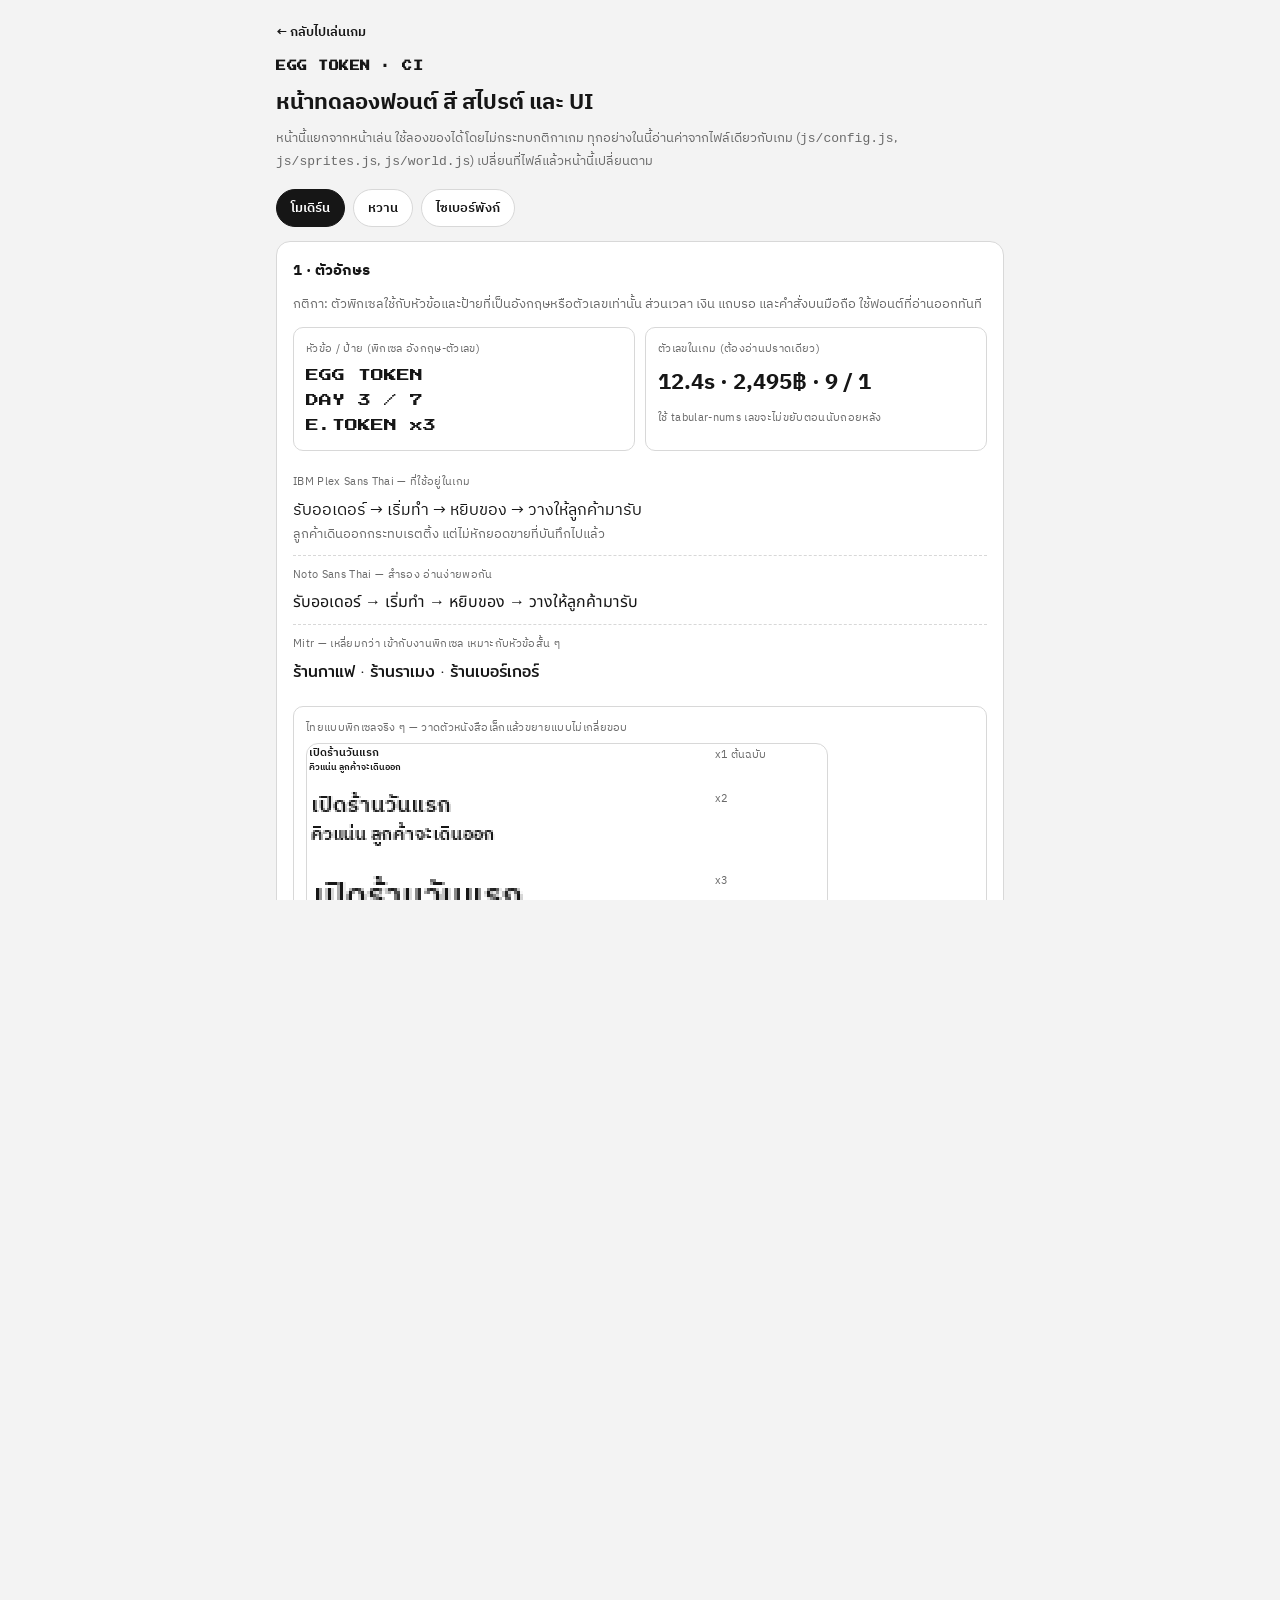
==== commit 53b392d1: "ปรับธีมไซเบอร์พังก์ให้เป็น dark mode ที่มองเห็นชัด - พื้นและผนังเปลี่ยนจากม่วงเกือบดำเป็นม่วงน้ำเงิน" ====
--- a/ci.html
+++ b/ci.html
@@ -153,6 +153,8 @@
     <p class="do">ตัวพิกเซลใช้กับ EGG TOKEN, DAY 3 / 7, E.TOKEN — ของสั้นและเป็นป้าย</p>
     <p class="do">เวลา เงิน จำนวนคน ใช้ฟอนต์ปกติ ตัวหนา เลขความกว้างเท่ากัน</p>
     <p class="do">สีบอกสถานะต้องต่างกันพอในทุกธีม เขียว เหลือง แดง ใช้ชุดเดียวกันทั้งเกม</p>
+    <p class=do>ธีมพื้นมืด ใช้ dark mode สีม่วงน้ำเงินกลาง ไม่ใช้ดำสนิท ของทุกชิ้นต้องตัดกับพื้นได้เอง</p>
+    <p class=do>ธีมพื้นมืดใส่ rim รอบตัวละคร คนที่ขยับจะเด่นกว่าฉากหลังเสมอ</p>
     <p class="dont">ไม่เอาตัวพิกเซลมาใช้กับประโยคไทยยาว ๆ หรือคำสั่งที่ต้องอ่านตอนคิวแน่น</p>
     <p class="dont">ไม่ใช้สีธีมมาแทนสีบอกสถานะ ธีมไซเบอร์พังก์สีจัดอยู่แล้ว แถบรอจะกลืน</p>
   </div>
@@ -173,6 +175,7 @@
   r.style.setProperty('--accent', t.ui.accent);
   r.style.setProperty('--line', t.ui.line);
   r.style.setProperty('--accent-ink', t.key === 'cyber' ? '#0c0a18' : '#ffffff');
+  PERSON_RIM = t.pal.rim || null;
   document.body.dataset.theme = t.key;
 }
 
@@ -200,13 +203,14 @@
   drawArt(ctx, 'crate', DOOR_TILE[0] * TILE + 4, DOOR_TILE[1] * TILE + 4, 1);
   // ตัวละครตัวอย่าง
   const t = THEMES[themeKey];
-  drawPerson(ctx, STATIONS.cashier.stand[0] * TILE, STATIONS.cashier.stand[1] * TILE - 5, OWNER_PAL, 'down', 0, { apron: true });
+  drawPerson(ctx, STATIONS.cashier.stand[0] * TILE, STATIONS.cashier.stand[1] * TILE - 5, crewPal(t, 'owner'), 'down', 0, { apron: true });
   drawPerson(ctx, STATIONS.cashier.cust[0] * TILE, STATIONS.cashier.cust[1] * TILE - 5, t.people[0], 'up', 0, {});
   drawBar(ctx, STATIONS.cashier.cust[0] * TILE + 3, STATIONS.cashier.cust[1] * TILE - 12, 10, 0.72);
-  drawPerson(ctx, 2 * TILE, 2 * TILE - 5, STAFF_PAL, 'down', 1, { apron: true });
+  drawPerson(ctx, 2 * TILE, 2 * TILE - 5, crewPal(t, 'staff'), 'down', 1, { apron: true });
   drawPerson(ctx, 5 * TILE, 6 * TILE - 5, t.people[1], 'up', 0, {});
   drawBar(ctx, 5 * TILE + 3, 6 * TILE - 12, 10, 0.34);
-  drawPerson(ctx, 8 * TILE, 9 * TILE - 5, RIDER_PAL, 'down', 0, { helmet: RIDER_PAL.helmet });
+  const rp = crewPal(t, 'rider');
+  drawPerson(ctx, 8 * TILE, 9 * TILE - 5, rp, 'down', 0, { helmet: rp.helmet });
   ctx.restore();
 }
 
@@ -217,9 +221,9 @@
   ctx.clearRect(0, 0, c.width, c.height);
   const t = THEMES[themeKey];
   const cast = [
-    ['เจ้าของ', OWNER_PAL, { apron: true }],
-    ['พนักงาน', STAFF_PAL, { apron: true }],
-    ['ไรเดอร์', RIDER_PAL, { helmet: RIDER_PAL.helmet }],
+    ['เจ้าของ', crewPal(t, 'owner'), { apron: true }],
+    ['พนักงาน', crewPal(t, 'staff'), { apron: true }],
+    ['ไรเดอร์', crewPal(t, 'rider'), { helmet: crewPal(t, 'rider').helmet }],
     ['ลูกค้า 1', t.people[0], {}],
     ['ลูกค้า 2', t.people[1], {}],
     ['ลูกค้า 3', t.people[2], {}],
--- a/css/game.css
+++ b/css/game.css
@@ -47,6 +47,7 @@
 /* ---------- HUD ---------- */
 .hud { display: flex; flex-direction: column; gap: 5px; flex: 0 0 auto; }
 .hud-row { display: flex; flex-wrap: nowrap; gap: 5px; align-items: center; }
+.hud-row.small { flex-wrap: wrap; gap: 4px; }
 .hud-row .spacer { flex: 1 1 auto; }
 
 .chip {
@@ -56,20 +57,20 @@
   background: var(--panel);
   border: 1px solid var(--line);
   border-radius: 999px;
-  padding: 3px 9px;
-  font-size: 12px;
-  line-height: 1.55;
+  padding: 5px 11px;
+  font-size: 14.5px;
+  line-height: 1.5;
   white-space: nowrap;
 }
-.hud-row.small .chip { font-size: 11px; padding: 2px 8px; }
-.chip i { color: var(--sub); font-style: normal; font-size: 10.5px; }
+.hud-row.small .chip { font-size: 13.5px; padding: 4px 10px; }
+.chip i { color: var(--sub); font-style: normal; font-size: 12.5px; }
 .chip b { font-variant-numeric: tabular-nums; font-weight: 600; }
 .chip.solo { font-weight: 700; background: var(--accent); color: var(--accent-ink); border-color: var(--accent); }
 #hud-stock.low { color: var(--neg); }
 
 .timer {
   position: relative;
-  height: 16px;
+  height: 21px;
   background: var(--panel);
   border: 1px solid var(--line);
   border-radius: 999px;
@@ -88,7 +89,7 @@
 .timer span {
   position: absolute; inset: 0;
   display: grid; place-items: center;
-  font-size: 10.5px; font-weight: 700;
+  font-size: 13px; font-weight: 700;
   font-variant-numeric: tabular-nums;
 }
 
@@ -105,7 +106,7 @@
   display: block;
   border-radius: 12px;
   border: 1px solid var(--line);
-  background: #000;
+  background: var(--panel);
   image-rendering: pixelated;
   image-rendering: crisp-edges;
   touch-action: manipulation;
@@ -115,28 +116,28 @@
   position: absolute;
   left: 8px; right: 8px;
   top: 8px;
-  padding: 7px 10px;
-  border-radius: 10px;
-  font-size: 12.5px;
+  padding: 9px 12px;
+  border-radius: 10px;
+  font-size: 14px;
   line-height: 1.45;
-  background: rgba(16,16,16,.84);
+  background: rgba(16,16,16,.86);
   color: #fff;
 }
 .hidden { display: none !important; }
 
 .hint {
   flex: 0 0 auto;
-  min-height: 36px;
+  min-height: 44px;
   display: flex;
   align-items: center;
-  padding: 6px 10px;
+  padding: 8px 11px;
   border-radius: 10px;
   border: 1px solid var(--line);
   border-left: 3px solid var(--line);
   background: var(--panel);
   color: var(--sub);
-  font-size: 12px;
-  line-height: 1.4;
+  font-size: 14px;
+  line-height: 1.35;
 }
 .hint.on { border-left-color: #ffb020; color: var(--text); font-weight: 600; }
 
@@ -148,19 +149,19 @@
   background: var(--panel);
   color: var(--text);
   border-radius: 10px;
-  padding: 6px 3px 5px;
-  font-family: var(--sans);
-  font-size: 10.5px;
-  font-weight: 600;
-  line-height: 1.25;
+  padding: 8px 3px 7px;
+  font-family: var(--sans);
+  font-size: 13px;
+  font-weight: 700;
+  line-height: 1.2;
   display: flex; flex-direction: column; align-items: center; gap: 3px;
   cursor: pointer;
 }
 .sbtn i {
   font-family: var(--pixel);
   font-style: normal;
-  font-size: 8px;
-  width: 17px; height: 17px;
+  font-size: 10px;
+  width: 22px; height: 22px;
   display: grid; place-items: center;
   border-radius: 6px;
   background: var(--accent);
@@ -174,9 +175,9 @@
 .btn {
   appearance: none;
   font-family: var(--sans);
-  font-size: 13.5px;
+  font-size: 15.5px;
   font-weight: 600;
-  padding: 9px 14px;
+  padding: 11px 15px;
   border-radius: 10px;
   border: 1px solid var(--line);
   background: var(--panel);
@@ -184,9 +185,9 @@
   cursor: pointer;
 }
 .btn.primary { background: var(--accent); color: var(--accent-ink); border-color: var(--accent); }
-.btn.token { font-size: 12px; padding: 5px 11px; border-color: var(--accent); white-space: nowrap; }
-.btn.icon { padding: 5px 8px; font-size: 14px; }
-.btn.sm { padding: 5px 11px; font-size: 15px; min-width: 38px; }
+.btn.token { font-size: 13.5px; padding: 7px 12px; border-color: var(--accent); white-space: nowrap; }
+.btn.icon { padding: 7px 10px; font-size: 16px; }
+.btn.sm { padding: 7px 13px; font-size: 18px; min-width: 44px; }
 .btn[disabled] { opacity: .45; cursor: not-allowed; }
 
 /* ---------- แผ่นซ้อน ---------- */
@@ -215,16 +216,16 @@
 .sheet-body { flex: 1 1 auto; min-height: 0; overflow-y: auto; display: flex; flex-direction: column; gap: 8px; }
 .kicker {
   font-family: var(--sans);
-  font-size: 11px;
+  font-size: 12.5px;
   font-weight: 700;
   letter-spacing: .04em;
   color: var(--accent);
-  margin-bottom: 5px;
-}
-.kicker .pix { font-family: var(--pixel); font-size: 8.5px; letter-spacing: .5px; }
-.sheet h1 { font-size: 18px; margin: 0 0 4px; line-height: 1.3; }
-.sheet h2 { font-size: 12px; margin: 0 0 5px; color: var(--sub); font-weight: 600; }
-.lead { margin: 0; font-size: 12px; line-height: 1.5; color: var(--sub); }
+  margin-bottom: 6px;
+}
+.kicker .pix { font-family: var(--pixel); font-size: 10px; letter-spacing: .5px; }
+.sheet h1 { font-size: 21px; margin: 0 0 5px; line-height: 1.3; }
+.sheet h2 { font-size: 13.5px; margin: 0 0 6px; color: var(--sub); font-weight: 600; }
+.lead { margin: 0; font-size: 13.5px; line-height: 1.5; color: var(--sub); }
 
 .group { margin: 0; }
 .cards { display: grid; grid-template-columns: repeat(3, 1fr); gap: 5px; }
@@ -236,47 +237,47 @@
   background: var(--panel);
   border: 1px solid var(--line);
   border-radius: 11px;
-  padding: 7px 8px;
+  padding: 9px 9px;
   font-family: var(--sans);
   color: var(--text);
   cursor: pointer;
-  display: flex; flex-direction: column; gap: 1px;
+  display: flex; flex-direction: column; gap: 2px;
 }
 .card.wide { padding: 10px; }
 .card.on { border-color: var(--accent); box-shadow: 0 0 0 2px var(--accent) inset; }
-.card-icon { font-size: 15px; line-height: 1; }
-.card-title { font-size: 12px; font-weight: 700; }
-.card-cost { font-size: 11.5px; font-weight: 700; color: var(--accent); font-variant-numeric: tabular-nums; }
-.card-sub { font-size: 10px; color: var(--sub); line-height: 1.35; }
+.card-icon { font-size: 17px; line-height: 1; }
+.card-title { font-size: 14px; font-weight: 700; }
+.card-cost { font-size: 13.5px; font-weight: 700; color: var(--accent); font-variant-numeric: tabular-nums; }
+.card-sub { font-size: 12px; color: var(--sub); line-height: 1.35; }
 .swatch { display: flex; gap: 2px; margin-bottom: 1px; }
-.swatch i { width: 11px; height: 11px; border-radius: 3px; border: 1px solid rgba(0,0,0,.12); }
-
-.facts { margin: 0; padding-left: 17px; font-size: 12px; line-height: 1.65; }
+.swatch i { width: 13px; height: 13px; border-radius: 3px; border: 1px solid rgba(0,0,0,.12); }
+
+.facts { margin: 0; padding-left: 18px; font-size: 13.5px; line-height: 1.6; }
 .facts b { font-variant-numeric: tabular-nums; }
 
-.rows { background: var(--panel); border: 1px solid var(--line); border-radius: 11px; padding: 2px 11px; }
-.rows.small { font-size: 11px; }
-.row { display: flex; justify-content: space-between; gap: 10px; padding: 6px 0; font-size: 12.5px; border-bottom: 1px solid var(--line); }
+.rows { background: var(--panel); border: 1px solid var(--line); border-radius: 11px; padding: 3px 12px; }
+.rows.small { font-size: 12.5px; }
+.row { display: flex; justify-content: space-between; gap: 10px; padding: 8px 0; font-size: 14.5px; border-bottom: 1px solid var(--line); }
 .row:last-child { border-bottom: 0; }
 .row span { color: var(--sub); }
 .row b { font-variant-numeric: tabular-nums; white-space: nowrap; }
-.row.total b { font-size: 14px; }
+.row.total b { font-size: 17px; }
 .pos { color: var(--pos); }
 .neg { color: var(--neg); }
 
-.note { font-size: 11.5px; color: var(--sub); line-height: 1.55; margin: 0; }
+.note { font-size: 13px; color: var(--sub); line-height: 1.5; margin: 0; }
 .note.warn { color: var(--neg); }
 
 .stepper {
   display: flex; align-items: center; justify-content: space-between;
   background: var(--panel); border: 1px solid var(--line);
-  border-radius: 11px; padding: 8px 10px;
+  border-radius: 11px; padding: 10px 11px;
 }
 .stepper-info { display: flex; flex-direction: column; gap: 1px; }
-.stepper-info b { font-size: 13px; }
-.stepper-info span { font-size: 10.5px; color: var(--sub); }
+.stepper-info b { font-size: 15px; }
+.stepper-info span { font-size: 12.5px; color: var(--sub); }
 .stepper-ctl { display: flex; align-items: center; gap: 7px; }
-.stepper-ctl span { min-width: 26px; text-align: center; font-weight: 700; font-variant-numeric: tabular-nums; }
+.stepper-ctl span { min-width: 32px; text-align: center; font-size: 17px; font-weight: 700; font-variant-numeric: tabular-nums; }
 
 .sheet-foot { flex: 0 0 auto; display: grid; gap: 6px; }
 .sheet-foot.two { grid-template-columns: 1fr 1fr; }
@@ -292,10 +293,23 @@
   border-radius: 11px;
   padding: 8px 11px;
 }
-.invest-bar > div { display: flex; justify-content: space-between; gap: 8px; align-items: baseline; font-size: 11.5px; }
+.invest-bar > div { display: flex; justify-content: space-between; gap: 8px; align-items: baseline; font-size: 13.5px; }
 .invest-bar span { color: var(--sub); }
 .invest-bar b { font-variant-numeric: tabular-nums; white-space: nowrap; }
-.invest-bar .hi b { font-size: 14px; }
+.invest-bar .hi b { font-size: 17px; }
+
+/* รายการตรวจคุณสมบัติกู้เงิน */
+.checks { display: flex; flex-direction: column; gap: 4px; }
+.chk {
+  display: flex; align-items: flex-start; gap: 7px;
+  background: var(--panel); border: 1px solid var(--line);
+  border-radius: 9px; padding: 8px 10px; font-size: 13px; line-height: 1.35;
+}
+.chk i { font-style: normal; font-weight: 700; width: 14px; text-align: center; flex: 0 0 auto; }
+.chk.yes i { color: var(--pos); }
+.chk.no i { color: var(--neg); }
+.chk.no { border-color: rgba(212,69,60,.4); }
+.chk em { display: block; font-style: normal; color: var(--sub); font-size: 12px; font-variant-numeric: tabular-nums; }
 
 /* ปุ่มสลับโหมด */
 .seg { display: grid; grid-template-columns: 1fr 1fr; gap: 5px; }
@@ -305,39 +319,41 @@
   background: var(--panel);
   color: var(--text);
   border-radius: 10px;
-  padding: 6px 8px;
+  padding: 9px 11px;
   font-family: var(--sans);
   cursor: pointer;
   display: flex; flex-direction: column; align-items: flex-start; gap: 1px;
 }
 .seg button.on { border-color: var(--accent); box-shadow: 0 0 0 2px var(--accent) inset; }
-.seg b { font-size: 12px; }
-.seg span { font-size: 10px; color: var(--sub); line-height: 1.3; }
-
-/* จอเตี้ยมาก บีบหน้าตั้งร้านให้พอดี */
-@media (max-height: 690px) {
-  .setup .lead { display: none; }
+.seg b { font-size: 14px; }
+.seg span { font-size: 12px; color: var(--sub); line-height: 1.3; }
+
+/* จอเตี้ย: ลดระยะห่างและของประดับ ไม่ลดขนาดตัวหนังสือ */
+@media (max-height: 750px) {
+  .wrap { gap: 5px; padding: 5px 9px calc(6px + env(safe-area-inset-bottom)); }
+  .hud { gap: 4px; }
+  .sheet { padding: 12px 12px 11px; gap: 7px; }
+  .card { padding: 7px 8px; }
+  .card-icon { display: none; }
+  .row { padding: 6px 0; }
+  .sheet h1 { font-size: 19px; }
+  .hint { min-height: 40px; }
+}
+
+/* หน้ากู้เงินแน่นเป็นพิเศษ จอเตี้ยให้ตัดส่วนที่ซ้ำกับการ์ดออก */
+@media (max-height: 700px) {
+  .branch .chk.yes em { display: none; }
+  .branch .note { display: none; }
+  .branch .rows .row:first-child { display: none; }
+}
+
+@media (max-height: 740px) {
+  .ending .rows.small .row { padding: 3px 0; font-size: 12.5px; }
+  .report .note { display: none; }
+}
+
+@media (max-height: 640px) {
   .seg span { display: none; }
-  .seg button { padding: 7px 9px; }
-  .card { padding: 5px 7px; }
-  .card-icon { display: none; }
-  .sheet h2 { margin-bottom: 3px; }
-  .sheet { gap: 5px; }
-  .invest-bar { padding: 6px 9px; }
-  .invest-bar > div { font-size: 11px; }
-  .rows.small .row { padding: 3px 0; }
-  .card-sub { font-size: 9px; line-height: 1.25; }
-  .sheet h2 { font-size: 11px; }
-  .sheet h1 { font-size: 15px; margin-bottom: 2px; }
-  .kicker { margin-bottom: 3px; }
-}
-
-/* จอเตี้ย บีบให้พอดีขึ้นอีก */
-@media (max-height: 740px) {
-  .sheet h1 { font-size: 16px; }
-  .lead, .note { font-size: 11px; }
-  .card-sub { font-size: 9.5px; }
-  .row { padding: 5px 0; font-size: 12px; }
-  .hint { min-height: 32px; font-size: 11.5px; }
-  .sheet { padding: 11px 11px 10px; gap: 6px; }
-}
+  .lead { display: none; }
+  .row { padding: 5px 0; }
+}
